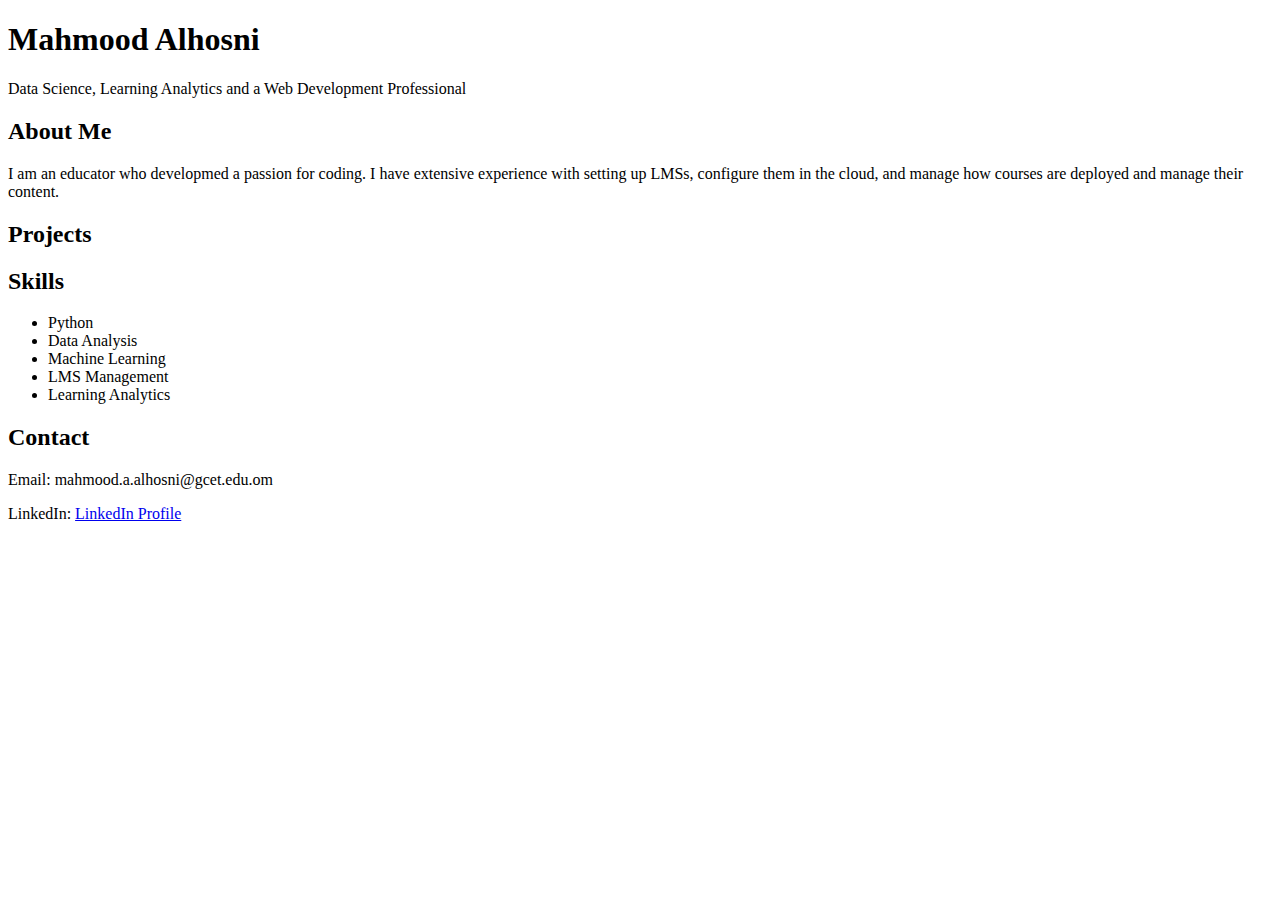
==== index.html @ 1ffb8a93 "fixed stylesheet reference" ====
<!DOCTYPE html>
<html lang="en">
<head>
    <meta charset="UTF-8">
    <meta name="viewport" content="width=device-width, initial-scale=1.0">
    <title>Mahmood Alhosni - Edtech</title>
    <!-- Added seperate styling file for easy modification -->
    <link rel="stylesheet" href="./styles.css">

</head>
<body>
    <header>
        <h1>Mahmood Alhosni</h1>
        <p>Data Science, Learning Analytics and a Web Development Professional</p>
    </header>
    <main>
        <section>
            <h2>About Me</h2>
            <p>I am an educator who developmed a passion for coding. I have extensive experience with setting up LMSs, configure them in the cloud, and manage how courses are deployed and manage their content. </p>
        </section>
        <section>
            <h2>Projects</h2>
            <!-- Need to update all the projects first -->
            <!-- <div class="project">
                <h3>Learning Needs Analysis for Telecom Industry</h3>
                <p>Description of your project, methodologies used, and key findings.</p>
                <a href="learning_needs_analysis.html">View Project</a>
            </div> -->

            <!-- Add more project divs as you create them -->
        </section>
        <section>
            <h2>Skills</h2>
            <ul>
                <li>Python</li>
                <li>Data Analysis</li>
                <li>Machine Learning</li>
                <li>LMS Management</li>
                <li>Learning Analytics</li>
            </ul>
        </section>
        <section>
            <h2>Contact</h2>
            <p>Email: mahmood.a.alhosni@gcet.edu.om</p>
            <!-- All external links should open in a new window -->
            <p>LinkedIn: <a href="https://www.linkedin.com/in/mahmood-alhosni">LinkedIn Profile</a></p>
        </section>
    </main>
</body>
</html>
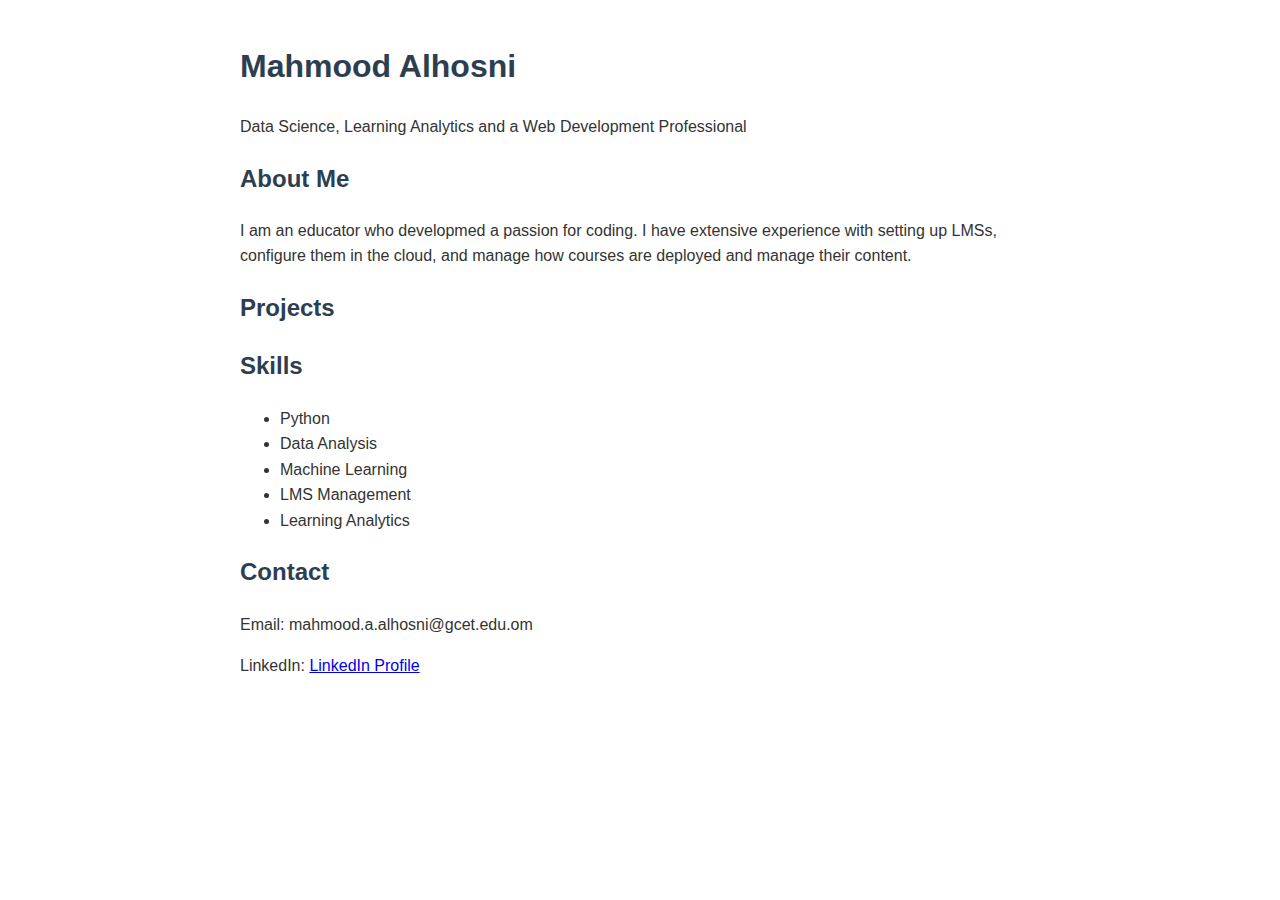
==== commit 4c651db9: "fixed the external css route v2.1" ====
--- a/index.html
+++ b/index.html
@@ -5,7 +5,7 @@
     <meta name="viewport" content="width=device-width, initial-scale=1.0">
     <title>Mahmood Alhosni - Edtech</title>
     <!-- Added seperate styling file for easy modification -->
-    <link rel="stylesheet" href="./styles.css">
+    <link rel="stylesheet" type="text/css" href="https://mahmoodalhosni.github.io/styles.css">
 
 </head>
 <body>
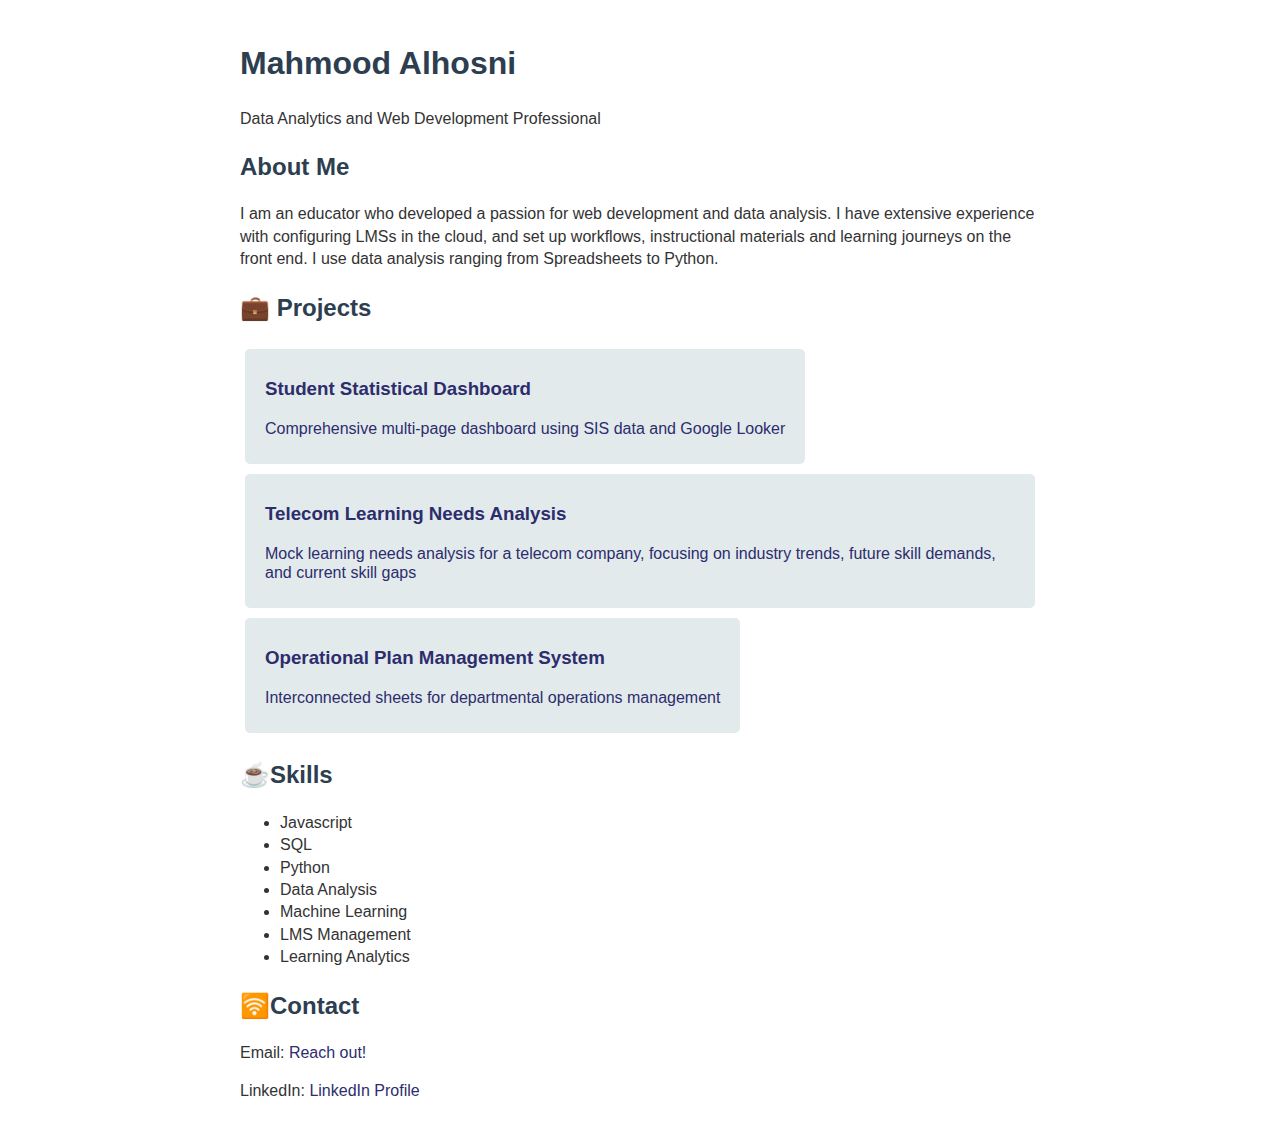
==== commit 10ccaa49: "Major update to index, CSS, and project files" ====
--- a/index.html
+++ b/index.html
@@ -1,37 +1,70 @@
 <!DOCTYPE html>
 <html lang="en">
+
 <head>
     <meta charset="UTF-8">
     <meta name="viewport" content="width=device-width, initial-scale=1.0">
     <title>Mahmood Alhosni - Edtech</title>
+    <!-- Update this favicon later -->
+    <!-- <link rel="icon" href="images/favicon.PNG"> -->
+
     <!-- Added seperate styling file for easy modification -->
     <link rel="stylesheet" type="text/css" href="https://mahmoodalhosni.github.io/styles.css">
+    <!-- <link rel="stylesheet" type="text/css" href="./styles.css"> -->
 
 </head>
+
 <body>
     <header>
         <h1>Mahmood Alhosni</h1>
-        <p>Data Science, Learning Analytics and a Web Development Professional</p>
+        <p>Data Analytics and Web Development Professional</p>
     </header>
     <main>
         <section>
             <h2>About Me</h2>
-            <p>I am an educator who developmed a passion for coding. I have extensive experience with setting up LMSs, configure them in the cloud, and manage how courses are deployed and manage their content. </p>
+            <p>I am an educator who developed a passion for web development and data analysis. I have extensive experience with configuring LMSs in
+                the cloud, and set up workflows, instructional materials and learning journeys on the front end. I use data analysis ranging from Spreadsheets to Python.</p>
         </section>
+        <!-- Need to update all the projects first -->
+        <section id="projects">
+            <h2>💼 Projects</h2>
+            <div class="project-grid">
+                <div class="project-card">
+                    <a href="student-dashboard.html">
+                        <h3>Student Statistical Dashboard</h3>
+                        <p>Comprehensive multi-page dashboard using SIS data and Google Looker</p>
+                    </a>
+                </div>
+
+                <div class="project-card">
+                    <a href="learning-needs-telecom.html">
+                        <h3>Telecom Learning Needs Analysis</h3>
+                        <p>Mock learning needs analysis for a telecom company, focusing on industry trends, future skill demands, and current skill gaps</p>
+                    </a>
+                </div>
+                <!-- Template for project cards -->
+                <!-- <div class="project-card">
+                    <a href="student-dashboard.html">
+                        <h3>Student Statistical Dashboard</h3>
+                        <p>Comprehensive multi-page dashboard using SIS data and Google Looker</p>
+                    </a>
+                </div> -->
+             
+                <div class="project-card">
+                    <a href="op-managment.html">
+                        <h3>Operational Plan Management System</h3>
+                        <p>Interconnected sheets for departmental operations management</p>
+                    </a>
+                </div>
+            </div>
+        </section>
+
+        <!-- Add more project divs as you create them -->
         <section>
-            <h2>Projects</h2>
-            <!-- Need to update all the projects first -->
-            <!-- <div class="project">
-                <h3>Learning Needs Analysis for Telecom Industry</h3>
-                <p>Description of your project, methodologies used, and key findings.</p>
-                <a href="learning_needs_analysis.html">View Project</a>
-            </div> -->
-
-            <!-- Add more project divs as you create them -->
-        </section>
-        <section>
-            <h2>Skills</h2>
+            <h2>☕Skills</h2>
             <ul>
+                <li>Javascript</li>
+                <li>SQL</li>
                 <li>Python</li>
                 <li>Data Analysis</li>
                 <li>Machine Learning</li>
@@ -40,11 +73,12 @@
             </ul>
         </section>
         <section>
-            <h2>Contact</h2>
-            <p>Email: mahmood.a.alhosni@gcet.edu.om</p>
+            <h2>🛜Contact</h2>
+            <p>Email: <a href="mailto:mahmood.a.alhosni@gmail.com">Reach out!</a></p>
             <!-- All external links should open in a new window -->
             <p>LinkedIn: <a href="https://www.linkedin.com/in/mahmood-alhosni">LinkedIn Profile</a></p>
         </section>
     </main>
 </body>
+
 </html>--- a/styles.css
+++ b/styles.css
@@ -0,0 +1,74 @@
+
+body { font-family: Arial, sans-serif; line-height: 1.4; color: #333; max-width: 800px; margin: 0 auto; padding: 20px; 
+}
+
+h1, h2 { color: #2c3e50; 
+}
+
+.section {
+    background-color: #f4f4f4;
+    padding: 20px;
+    margin-bottom: 20px;
+    border-radius: 5px;
+}
+
+
+img {
+    max-width: 80%;
+    height: auto;
+    padding: 10px;
+}
+.skills-list {
+    display: flex;
+    flex-wrap: wrap;
+    gap: 10px;
+}
+.skill-tag {
+    background-color: #3498db;
+    color: white;
+    padding: 5px 10px;
+    border-radius: 3px;
+    font-size: 0.9em;
+}
+
+.project { 
+    background-color: #f4f4f4; padding: 20px; margin-bottom: 20px; border-radius: 5px; 
+}
+
+.project-grid{
+    padding: 5px;
+    display: flex;
+    flex-wrap: wrap;
+    gap: 10px;
+
+}
+
+.project-description { 
+    background-color: #f4f4f4; 
+    padding: 20px; 
+    border-radius: 5px; 
+}
+
+.project-card {
+    background-color: rgb(226, 234, 236);
+    padding: 10px 20px;
+    border-radius: 5px;
+    gap: 10px;
+}
+
+.project-card:hover {
+    background-color:lightblue;
+    padding: 10px 20px;
+    border-radius: 5px;
+    gap: 10px;
+    box-shadow: 0px 0px 10px #cbcfd3;
+    cursor: pointer;
+}
+
+.project-card p, .project-card h3, .project-card a, a {
+    color: rgb(45, 45, 109);
+    line-height: 1.2;
+    text-decoration: none;
+
+}
+
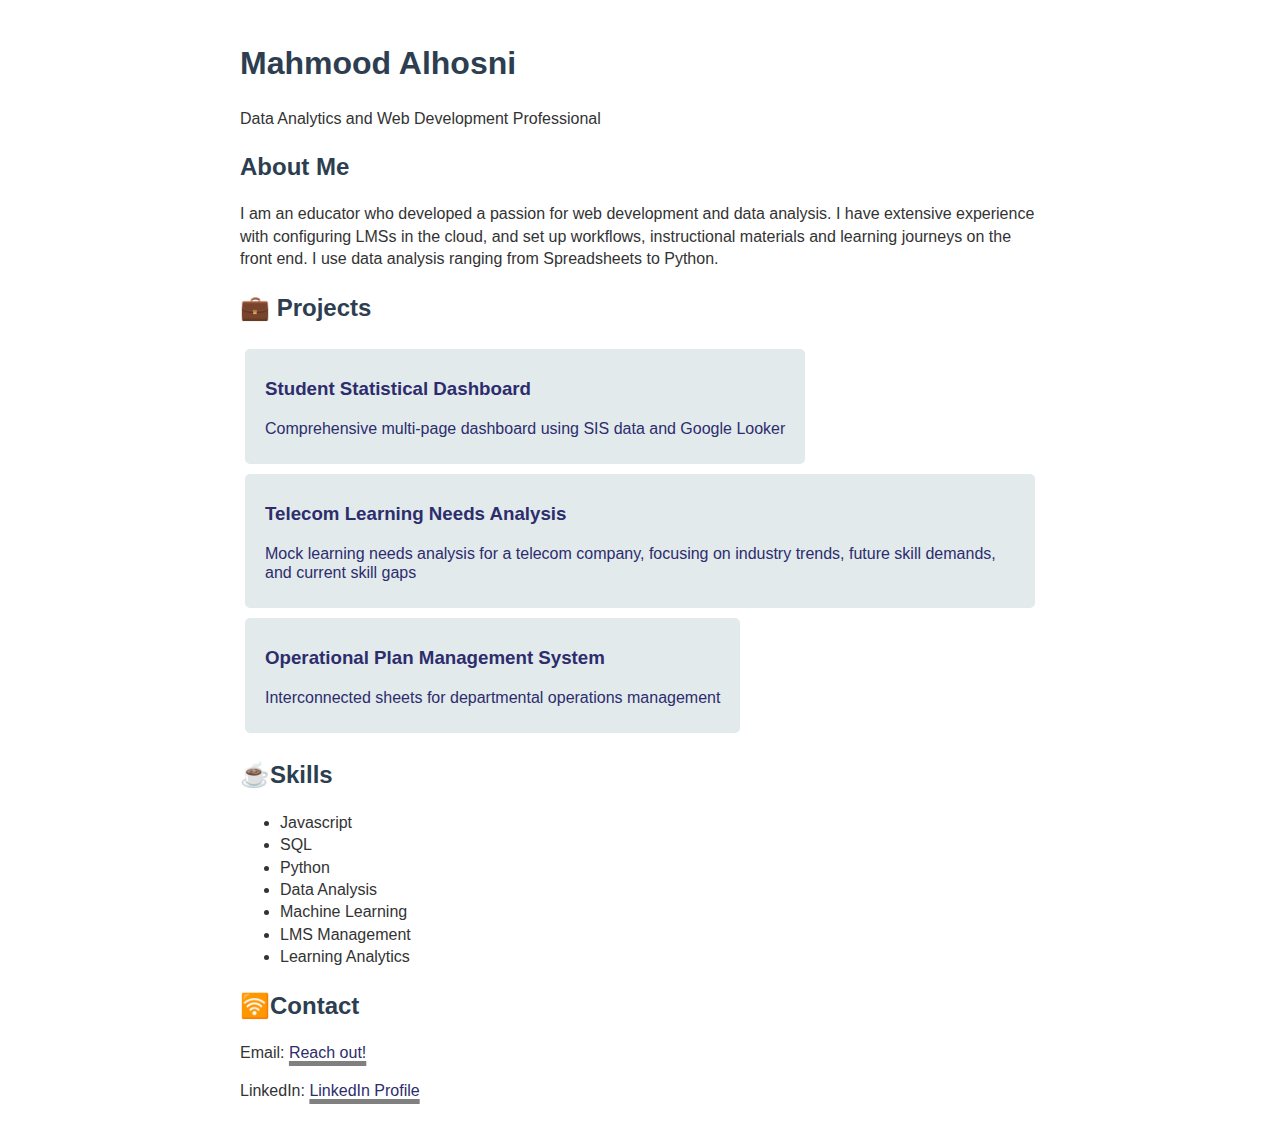
==== commit 601a7d95: "Updated styles and empty pages" ====
--- a/index.html
+++ b/index.html
@@ -74,9 +74,9 @@
         </section>
         <section>
             <h2>🛜Contact</h2>
-            <p>Email: <a href="mailto:mahmood.a.alhosni@gmail.com">Reach out!</a></p>
+            <p>Email: <a class="links" href="mailto:mahmood.a.alhosni@gmail.com">Reach out!</a></p>
             <!-- All external links should open in a new window -->
-            <p>LinkedIn: <a href="https://www.linkedin.com/in/mahmood-alhosni">LinkedIn Profile</a></p>
+            <p>LinkedIn: <a class="links" href="https://www.linkedin.com/in/mahmood-alhosni">LinkedIn Profile</a></p>
         </section>
     </main>
 </body>
--- a/styles.css
+++ b/styles.css
@@ -6,7 +6,7 @@
 }
 
 .section {
-    background-color: #f4f4f4;
+    background-color:whitesmoke;
     padding: 20px;
     margin-bottom: 20px;
     border-radius: 5px;
@@ -44,7 +44,7 @@
 }
 
 .project-description { 
-    background-color: #f4f4f4; 
+    background-color: PaleTurquoise; 
     padding: 20px; 
     border-radius: 5px; 
 }
@@ -61,7 +61,7 @@
     padding: 10px 20px;
     border-radius: 5px;
     gap: 10px;
-    box-shadow: 0px 0px 10px #cbcfd3;
+    box-shadow: 15px 5px rgb(9, 205, 205);
     cursor: pointer;
 }
 
@@ -72,3 +72,19 @@
 
 }
 
+.links {
+    text-decoration-line: underline;
+    text-decoration-thickness: 0.3rem;
+    text-decoration-color: gray;
+    color:rgb(45, 45, 109)
+}
+
+.links:hover{
+    text-decoration-color: DeepSkyBlue;
+
+}
+
+hr {
+     border: 1px solid rgb(221, 213, 213);
+}
+
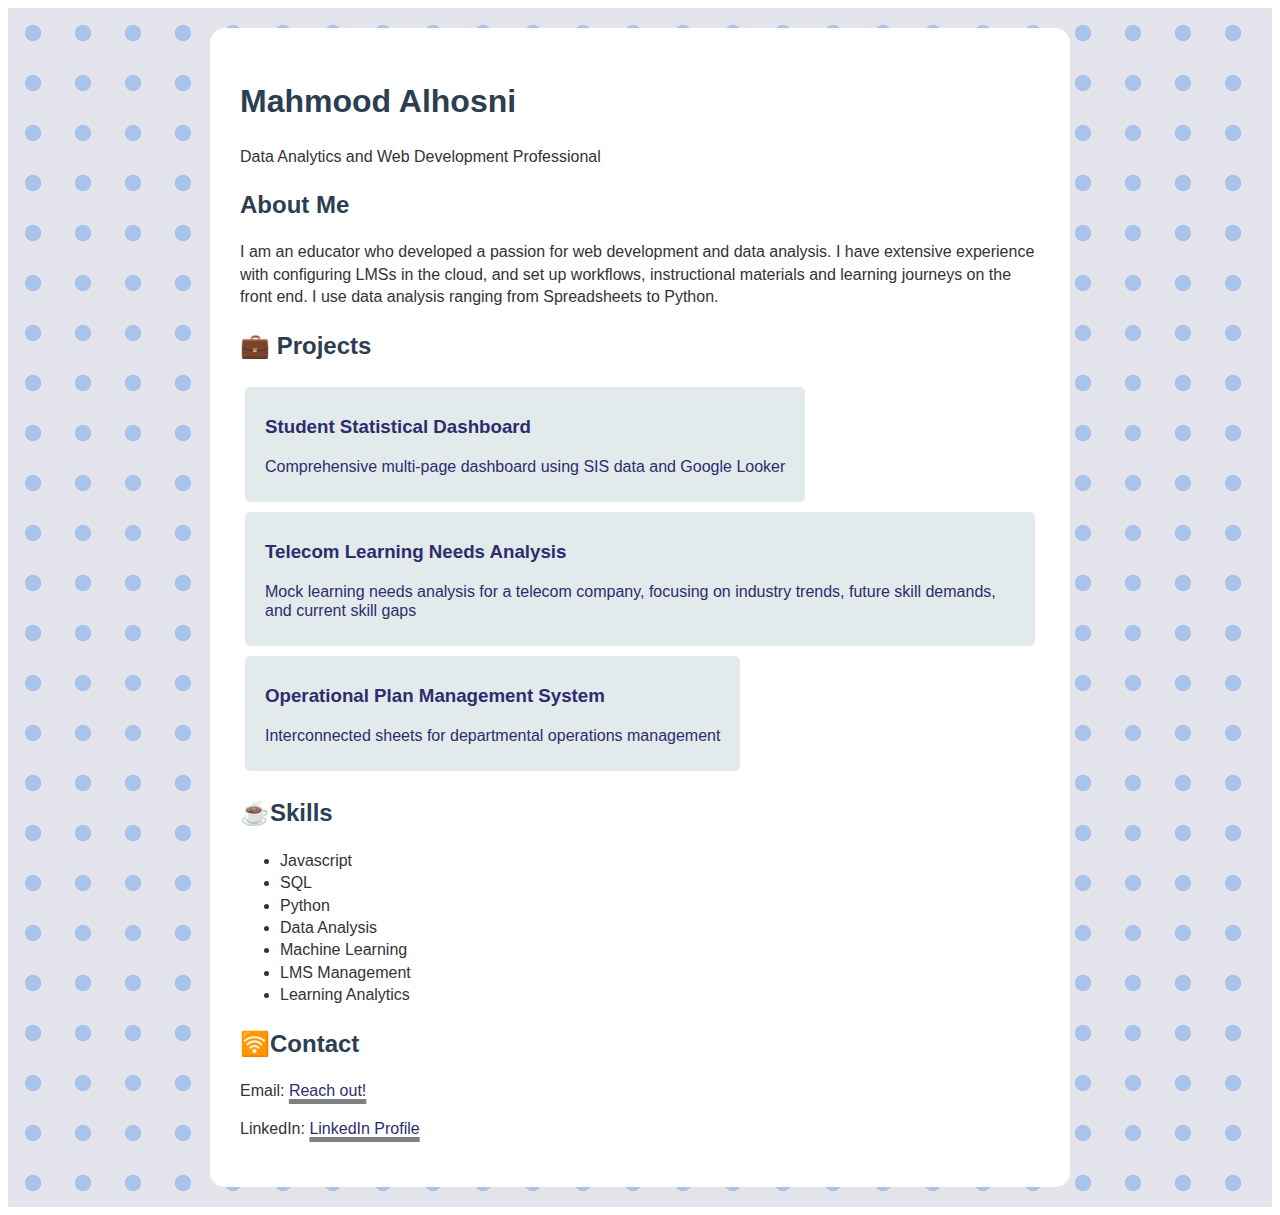
==== commit 93b70deb: "Added a background to the whole website" ====
--- a/index.html
+++ b/index.html
@@ -15,6 +15,8 @@
 </head>
 
 <body>
+   <div class="backstage">
+    <div class="main-container">
     <header>
         <h1>Mahmood Alhosni</h1>
         <p>Data Analytics and Web Development Professional</p>
@@ -79,6 +81,8 @@
             <p>LinkedIn: <a class="links" href="https://www.linkedin.com/in/mahmood-alhosni">LinkedIn Profile</a></p>
         </section>
     </main>
+</div>
+</div>
 </body>
 
 </html>--- a/styles.css
+++ b/styles.css
@@ -1,5 +1,23 @@
 
-body { font-family: Arial, sans-serif; line-height: 1.4; color: #333; max-width: 800px; margin: 0 auto; padding: 20px; 
+body { font-family: Arial, sans-serif; ; color: #333; 
+
+}
+
+.backstage {
+    background-color: aquamarine;
+    padding: 20PX;
+    background-image: radial-gradient(#A9C3EB 8px, transparent 4.5px);
+	background-size: 50px 50px;
+	background-color: #E4E4ED;
+}
+
+.main-container {
+    max-width: 800px; margin: 0 auto;
+    /* from https://www.cssportal.com/css-pattern-generator/ */
+    padding: 30px; border-radius: 15px; 
+    background-color: white;
+    line-height: 1.4
+
 }
 
 h1, h2 { color: #2c3e50; 
